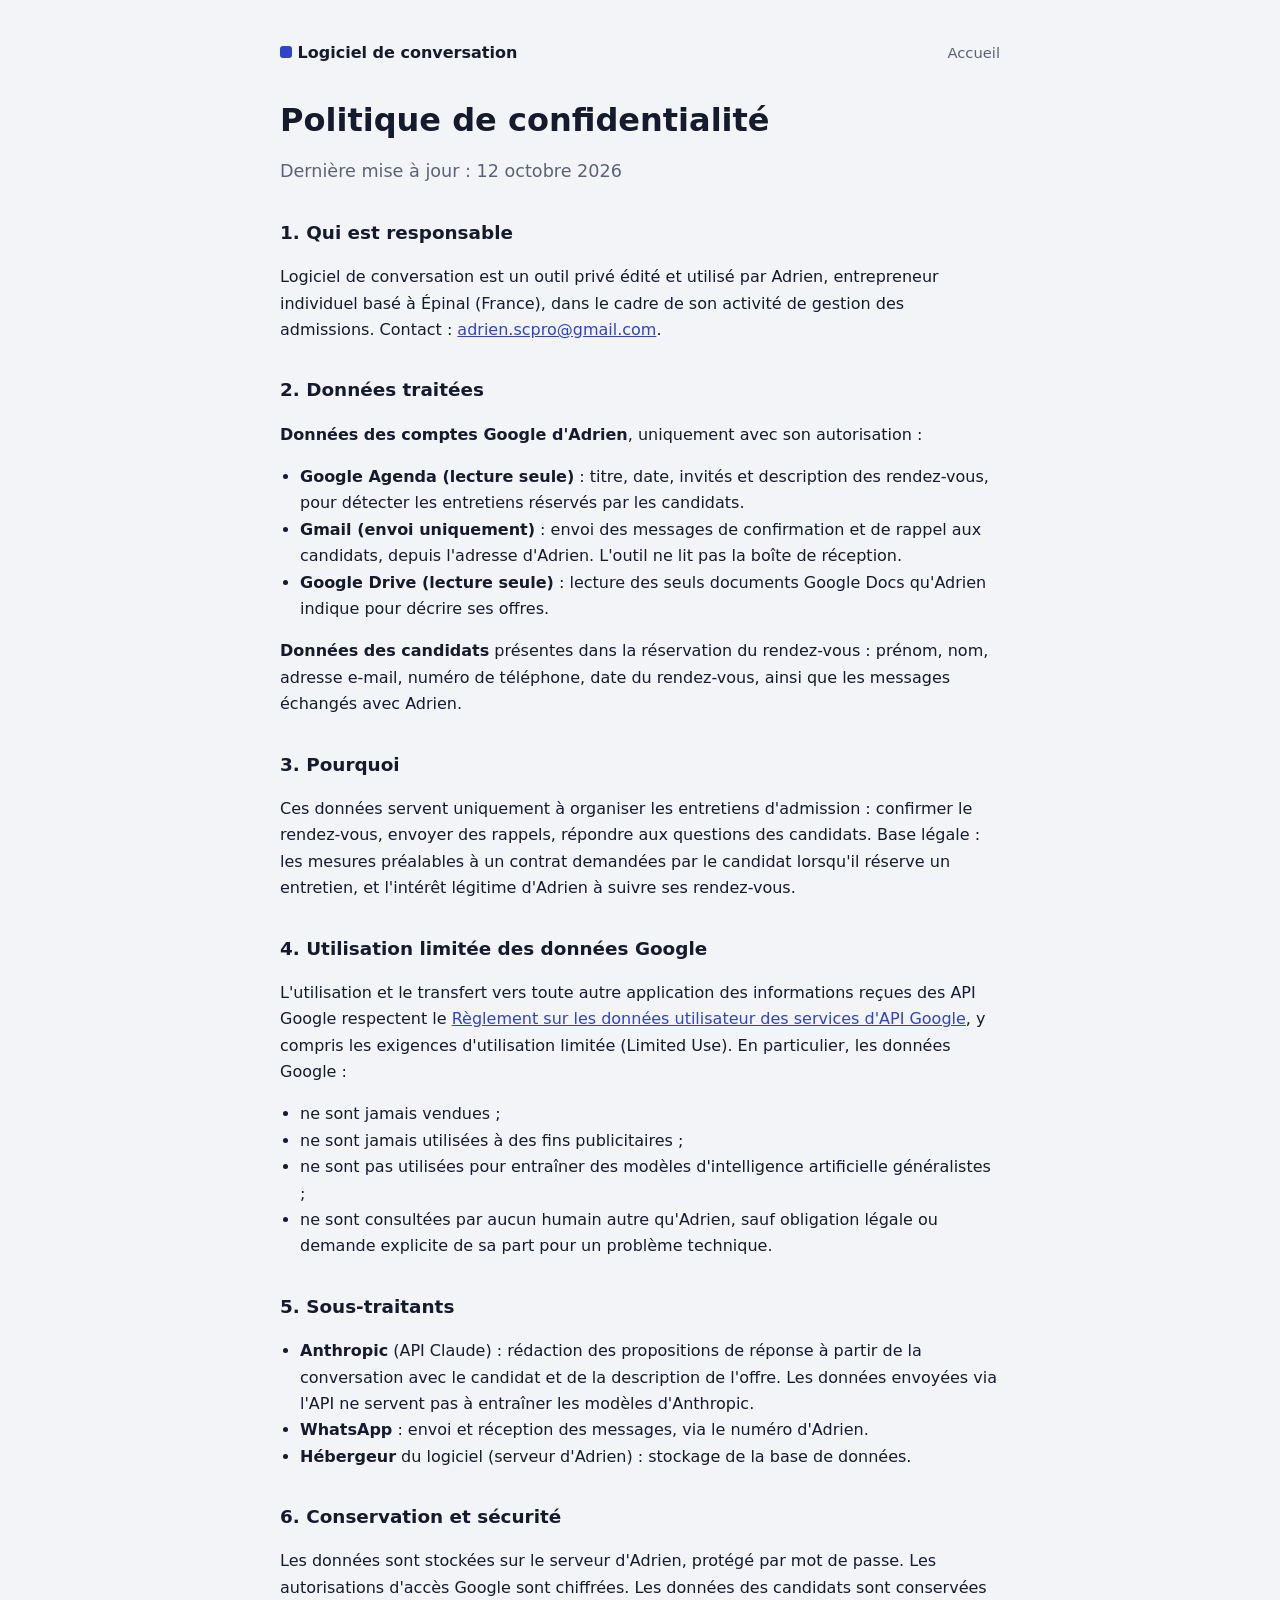
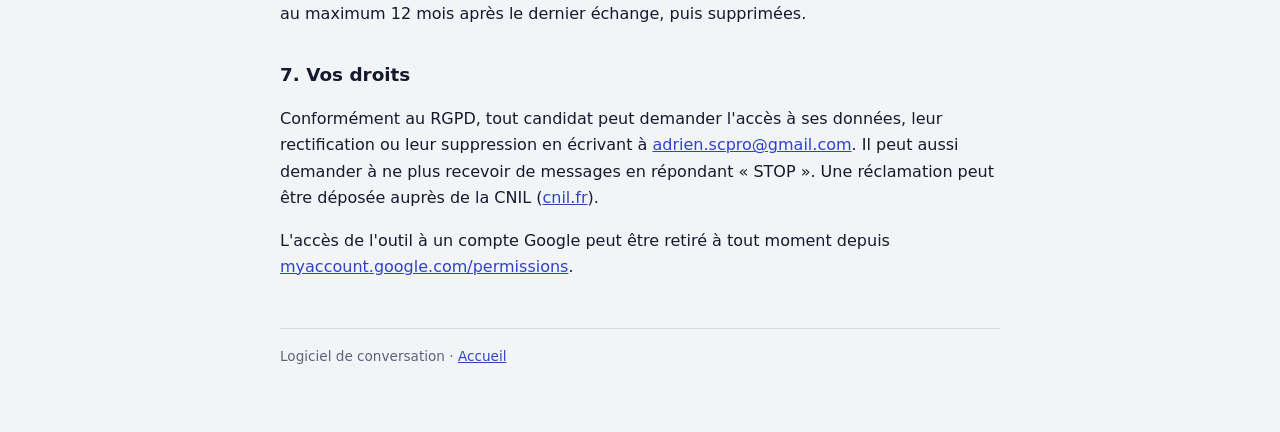
==== confidentialite.html @ 329f22ba "Add files via upload" ====
<!doctype html>
<html lang="fr">
<head>
<meta charset="utf-8">
<meta name="viewport" content="width=device-width, initial-scale=1">
<title>Politique de confidentialité · Logiciel de conversation</title>
<link rel="stylesheet" href="style.css">
</head>
<body>
<div class="wrap">
<header><a href="./"><i></i> Logiciel de conversation</a><nav><a href="./">Accueil</a></nav></header>
<h1>Politique de confidentialité</h1>
<p class="lead">Dernière mise à jour : 12 octobre 2026</p>

<h2>1. Qui est responsable</h2>
<p>Logiciel de conversation est un outil privé édité et utilisé par Adrien, entrepreneur individuel basé à Épinal (France), dans le cadre de son activité de gestion des admissions. Contact : <a href="mailto:adrien.scpro@gmail.com">adrien.scpro@gmail.com</a>.</p>

<h2>2. Données traitées</h2>
<p><b>Données des comptes Google d'Adrien</b>, uniquement avec son autorisation :</p>
<ul>
<li><b>Google Agenda (lecture seule)</b> : titre, date, invités et description des rendez-vous, pour détecter les entretiens réservés par les candidats.</li>
<li><b>Gmail (envoi uniquement)</b> : envoi des messages de confirmation et de rappel aux candidats, depuis l'adresse d'Adrien. L'outil ne lit pas la boîte de réception.</li>
<li><b>Google Drive (lecture seule)</b> : lecture des seuls documents Google Docs qu'Adrien indique pour décrire ses offres.</li>
</ul>
<p><b>Données des candidats</b> présentes dans la réservation du rendez-vous : prénom, nom, adresse e-mail, numéro de téléphone, date du rendez-vous, ainsi que les messages échangés avec Adrien.</p>

<h2>3. Pourquoi</h2>
<p>Ces données servent uniquement à organiser les entretiens d'admission : confirmer le rendez-vous, envoyer des rappels, répondre aux questions des candidats. Base légale : les mesures préalables à un contrat demandées par le candidat lorsqu'il réserve un entretien, et l'intérêt légitime d'Adrien à suivre ses rendez-vous.</p>

<h2>4. Utilisation limitée des données Google</h2>
<p>L'utilisation et le transfert vers toute autre application des informations reçues des API Google respectent le <a href="https://developers.google.com/terms/api-services-user-data-policy">Règlement sur les données utilisateur des services d'API Google</a>, y compris les exigences d'utilisation limitée (Limited Use). En particulier, les données Google :</p>
<ul>
<li>ne sont jamais vendues ;</li>
<li>ne sont jamais utilisées à des fins publicitaires ;</li>
<li>ne sont pas utilisées pour entraîner des modèles d'intelligence artificielle généralistes ;</li>
<li>ne sont consultées par aucun humain autre qu'Adrien, sauf obligation légale ou demande explicite de sa part pour un problème technique.</li>
</ul>

<h2>5. Sous-traitants</h2>
<ul>
<li><b>Anthropic</b> (API Claude) : rédaction des propositions de réponse à partir de la conversation avec le candidat et de la description de l'offre. Les données envoyées via l'API ne servent pas à entraîner les modèles d'Anthropic.</li>
<li><b>WhatsApp</b> : envoi et réception des messages, via le numéro d'Adrien.</li>
<li><b>Hébergeur</b> du logiciel (serveur d'Adrien) : stockage de la base de données.</li>
</ul>

<h2>6. Conservation et sécurité</h2>
<p>Les données sont stockées sur le serveur d'Adrien, protégé par mot de passe. Les autorisations d'accès Google sont chiffrées. Les données des candidats sont conservées au maximum 12 mois après le dernier échange, puis supprimées.</p>

<h2>7. Vos droits</h2>
<p>Conformément au RGPD, tout candidat peut demander l'accès à ses données, leur rectification ou leur suppression en écrivant à <a href="mailto:adrien.scpro@gmail.com">adrien.scpro@gmail.com</a>. Il peut aussi demander à ne plus recevoir de messages en répondant « STOP ». Une réclamation peut être déposée auprès de la CNIL (<a href="https://www.cnil.fr">cnil.fr</a>).</p>
<p>L'accès de l'outil à un compte Google peut être retiré à tout moment depuis <a href="https://myaccount.google.com/permissions">myaccount.google.com/permissions</a>.</p>

<footer>Logiciel de conversation · <a href="./">Accueil</a></footer>
</div>
</body>
</html>
---- style.css ----
:root{--bg:#F3F4F7;--surface:#fff;--ink:#151A2D;--muted:#5B6278;--line:#D9DCE5;--accent:#2F43C8}
@media (prefers-color-scheme:dark){:root{--bg:#0F1220;--surface:#171B2C;--ink:#E8EAF3;--muted:#9AA1BA;--line:#2B3149;--accent:#8E9BFF;color-scheme:dark}}
*{box-sizing:border-box}body{margin:0;background:var(--bg);color:var(--ink);font:16px/1.65 "IBM Plex Sans","Segoe UI",system-ui,sans-serif}
.wrap{max-width:760px;margin:0 auto;padding:40px 20px 64px}
header{display:flex;align-items:center;gap:10px;font-weight:700;margin-bottom:36px}header i{width:12px;height:12px;border-radius:3px;background:var(--accent);display:inline-block}
header a{color:inherit;text-decoration:none}nav{margin-left:auto;font-weight:500;font-size:.92rem;display:flex;gap:16px}nav a{color:var(--muted)}
h1{font-size:2rem;line-height:1.15;margin:0 0 12px;text-wrap:balance}h2{font-size:1.15rem;margin:32px 0 8px}
p,li{color:var(--ink)}.lead{font-size:1.1rem;color:var(--muted)}
.card{background:var(--surface);border:1px solid var(--line);border-radius:12px;padding:20px 22px;margin:24px 0}
a{color:var(--accent)}footer{margin-top:48px;padding-top:16px;border-top:1px solid var(--line);font-size:.85rem;color:var(--muted)}
ul{padding-left:20px}
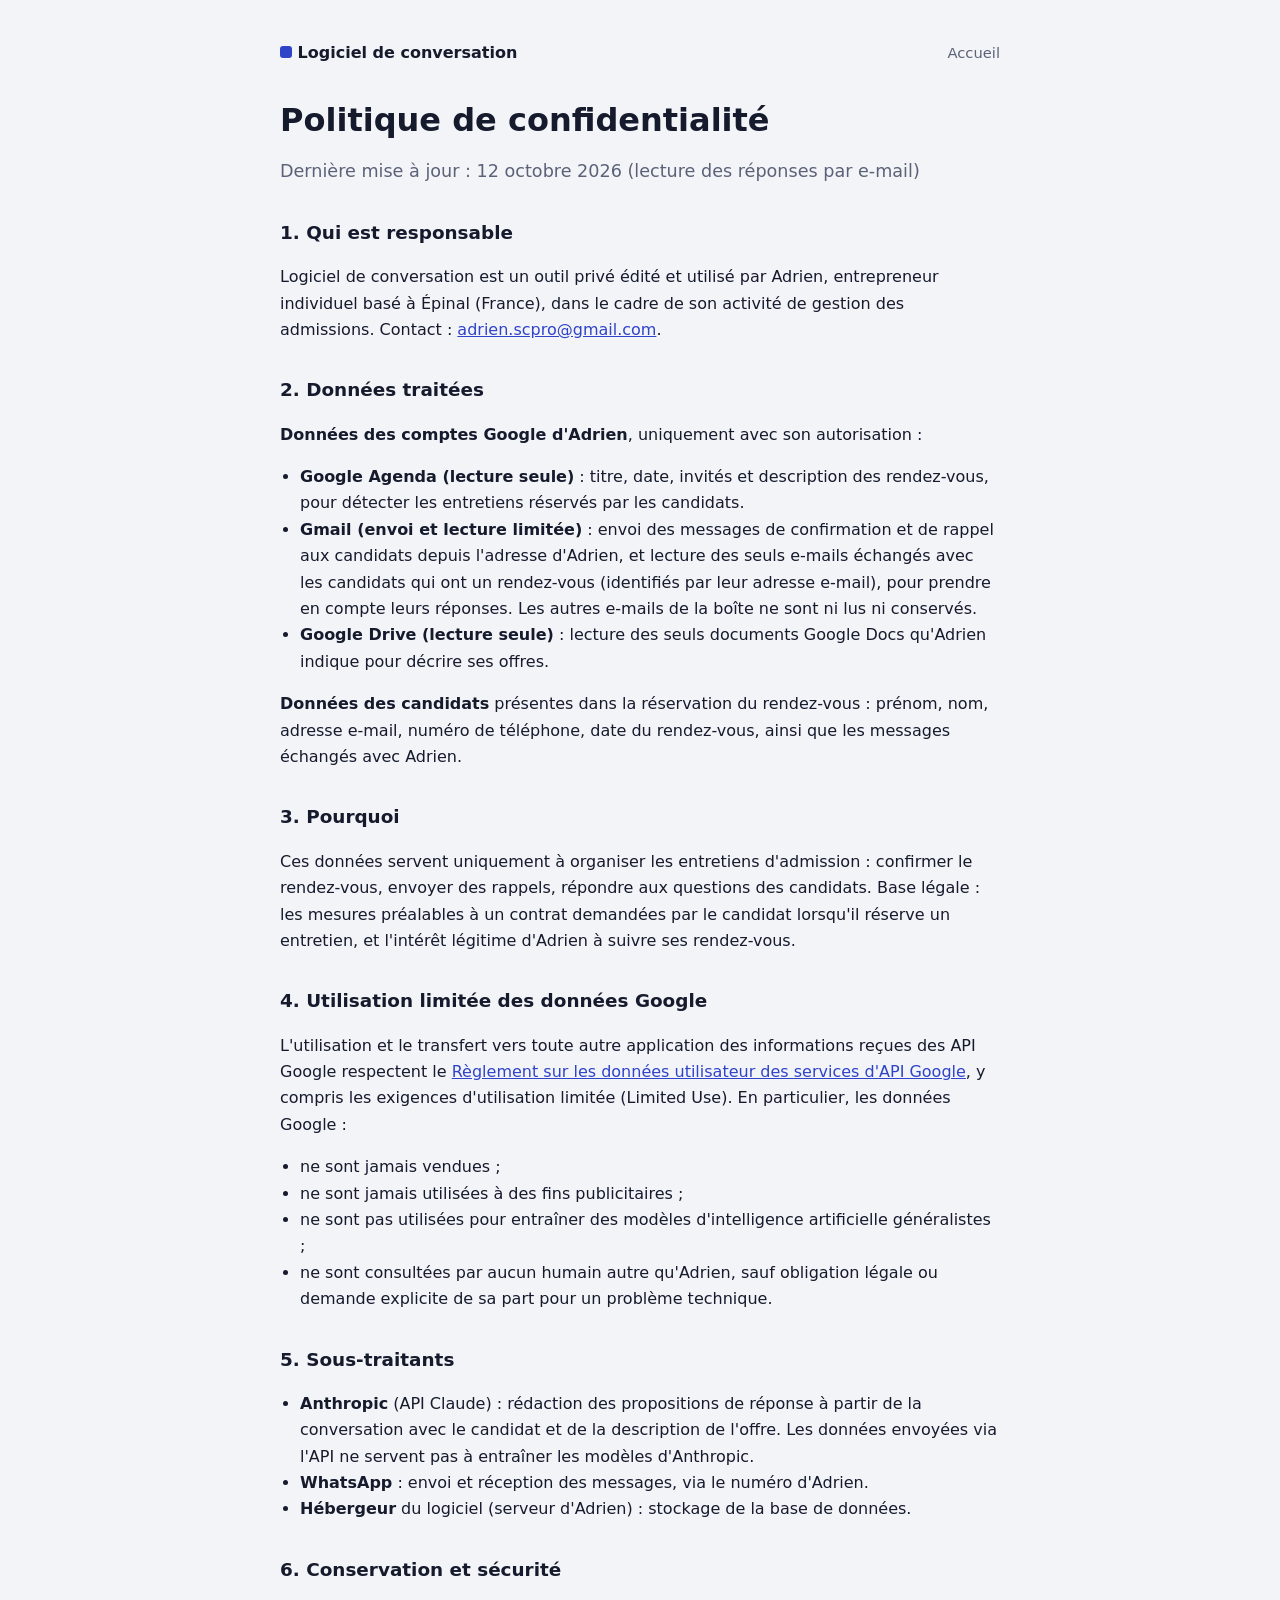
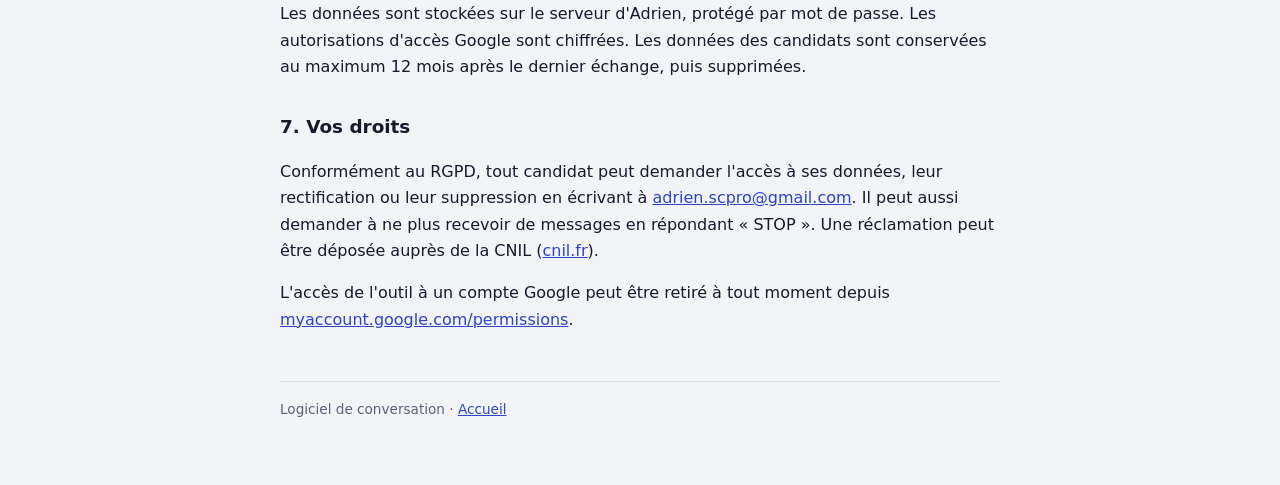
==== commit 0b1133b4: "Add files via upload" ====
--- a/confidentialite.html
+++ b/confidentialite.html
@@ -10,7 +10,7 @@
 <div class="wrap">
 <header><a href="./"><i></i> Logiciel de conversation</a><nav><a href="./">Accueil</a></nav></header>
 <h1>Politique de confidentialité</h1>
-<p class="lead">Dernière mise à jour : 12 octobre 2026</p>
+<p class="lead">Dernière mise à jour : 12 octobre 2026 (lecture des réponses par e-mail)</p>
 
 <h2>1. Qui est responsable</h2>
 <p>Logiciel de conversation est un outil privé édité et utilisé par Adrien, entrepreneur individuel basé à Épinal (France), dans le cadre de son activité de gestion des admissions. Contact : <a href="mailto:adrien.scpro@gmail.com">adrien.scpro@gmail.com</a>.</p>
@@ -19,7 +19,7 @@
 <p><b>Données des comptes Google d'Adrien</b>, uniquement avec son autorisation :</p>
 <ul>
 <li><b>Google Agenda (lecture seule)</b> : titre, date, invités et description des rendez-vous, pour détecter les entretiens réservés par les candidats.</li>
-<li><b>Gmail (envoi uniquement)</b> : envoi des messages de confirmation et de rappel aux candidats, depuis l'adresse d'Adrien. L'outil ne lit pas la boîte de réception.</li>
+<li><b>Gmail (envoi et lecture limitée)</b> : envoi des messages de confirmation et de rappel aux candidats depuis l'adresse d'Adrien, et lecture des seuls e-mails échangés avec les candidats qui ont un rendez-vous (identifiés par leur adresse e-mail), pour prendre en compte leurs réponses. Les autres e-mails de la boîte ne sont ni lus ni conservés.</li>
 <li><b>Google Drive (lecture seule)</b> : lecture des seuls documents Google Docs qu'Adrien indique pour décrire ses offres.</li>
 </ul>
 <p><b>Données des candidats</b> présentes dans la réservation du rendez-vous : prénom, nom, adresse e-mail, numéro de téléphone, date du rendez-vous, ainsi que les messages échangés avec Adrien.</p>
